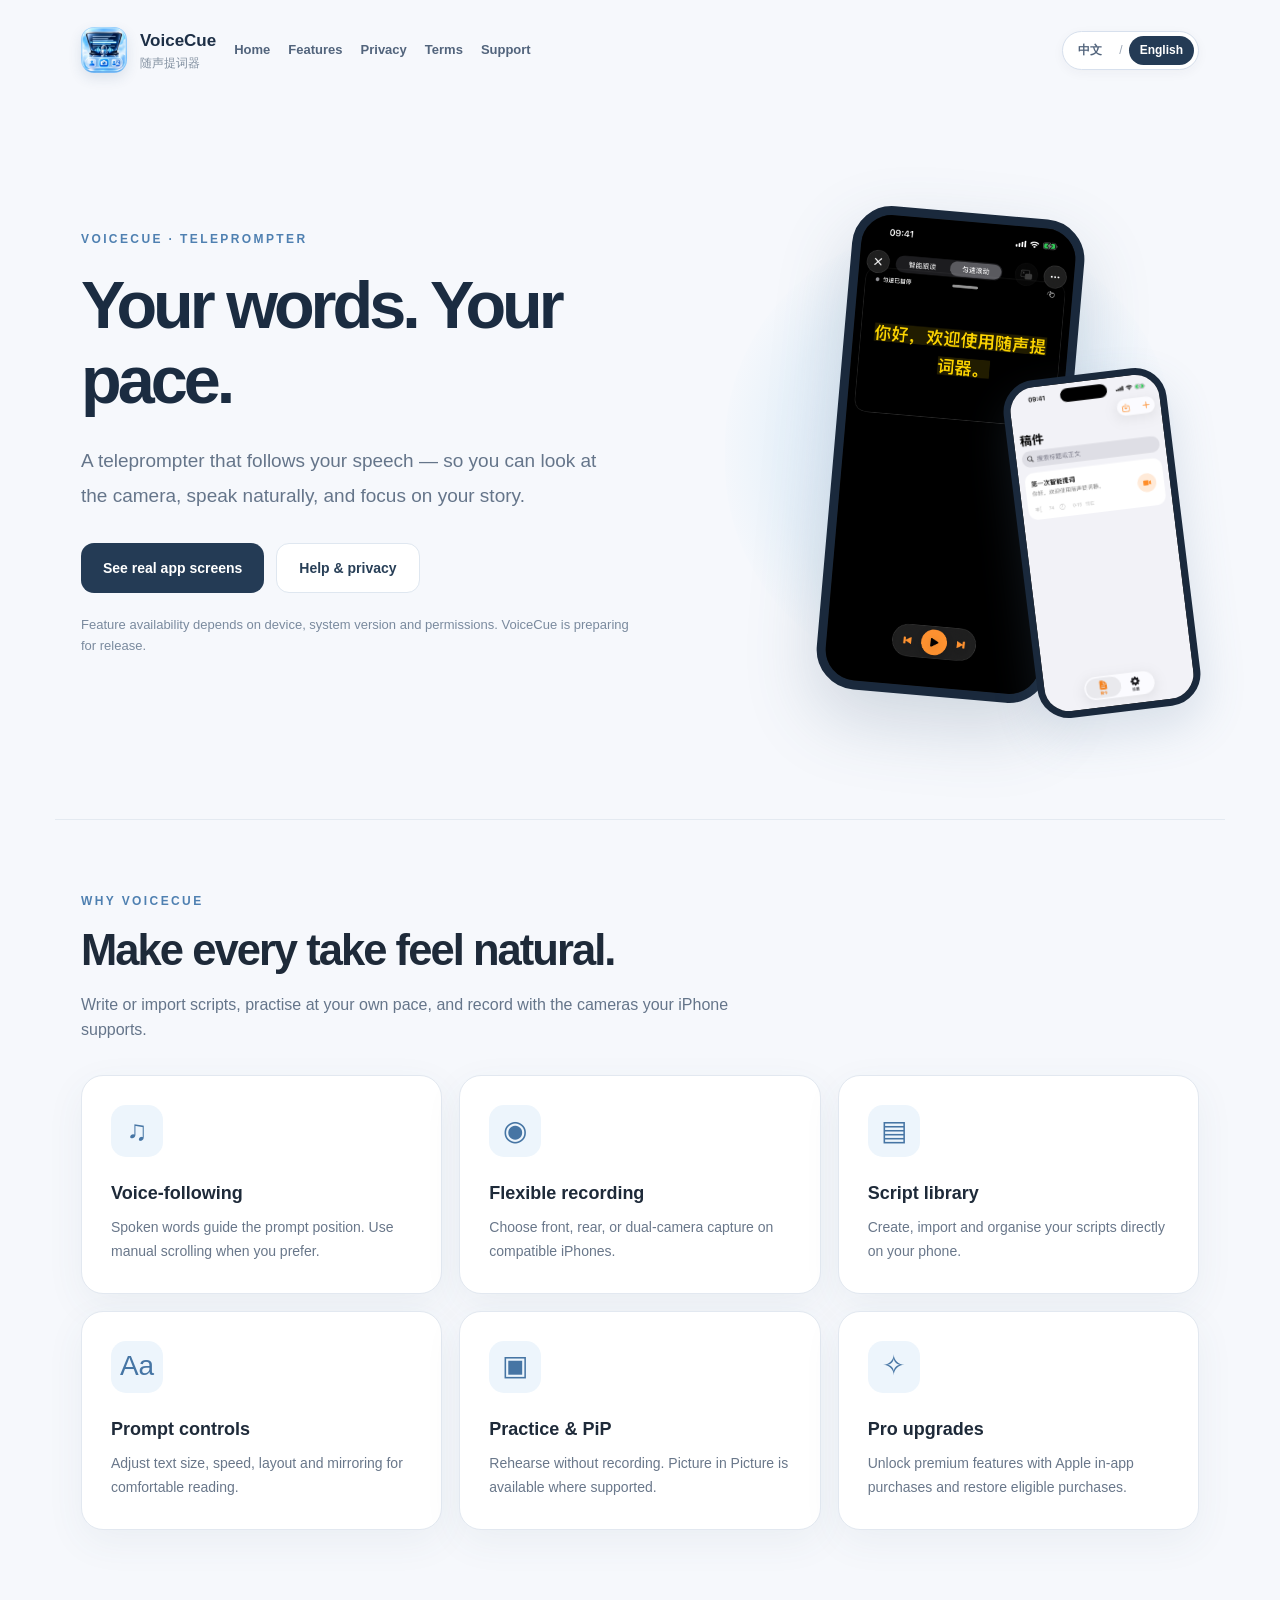
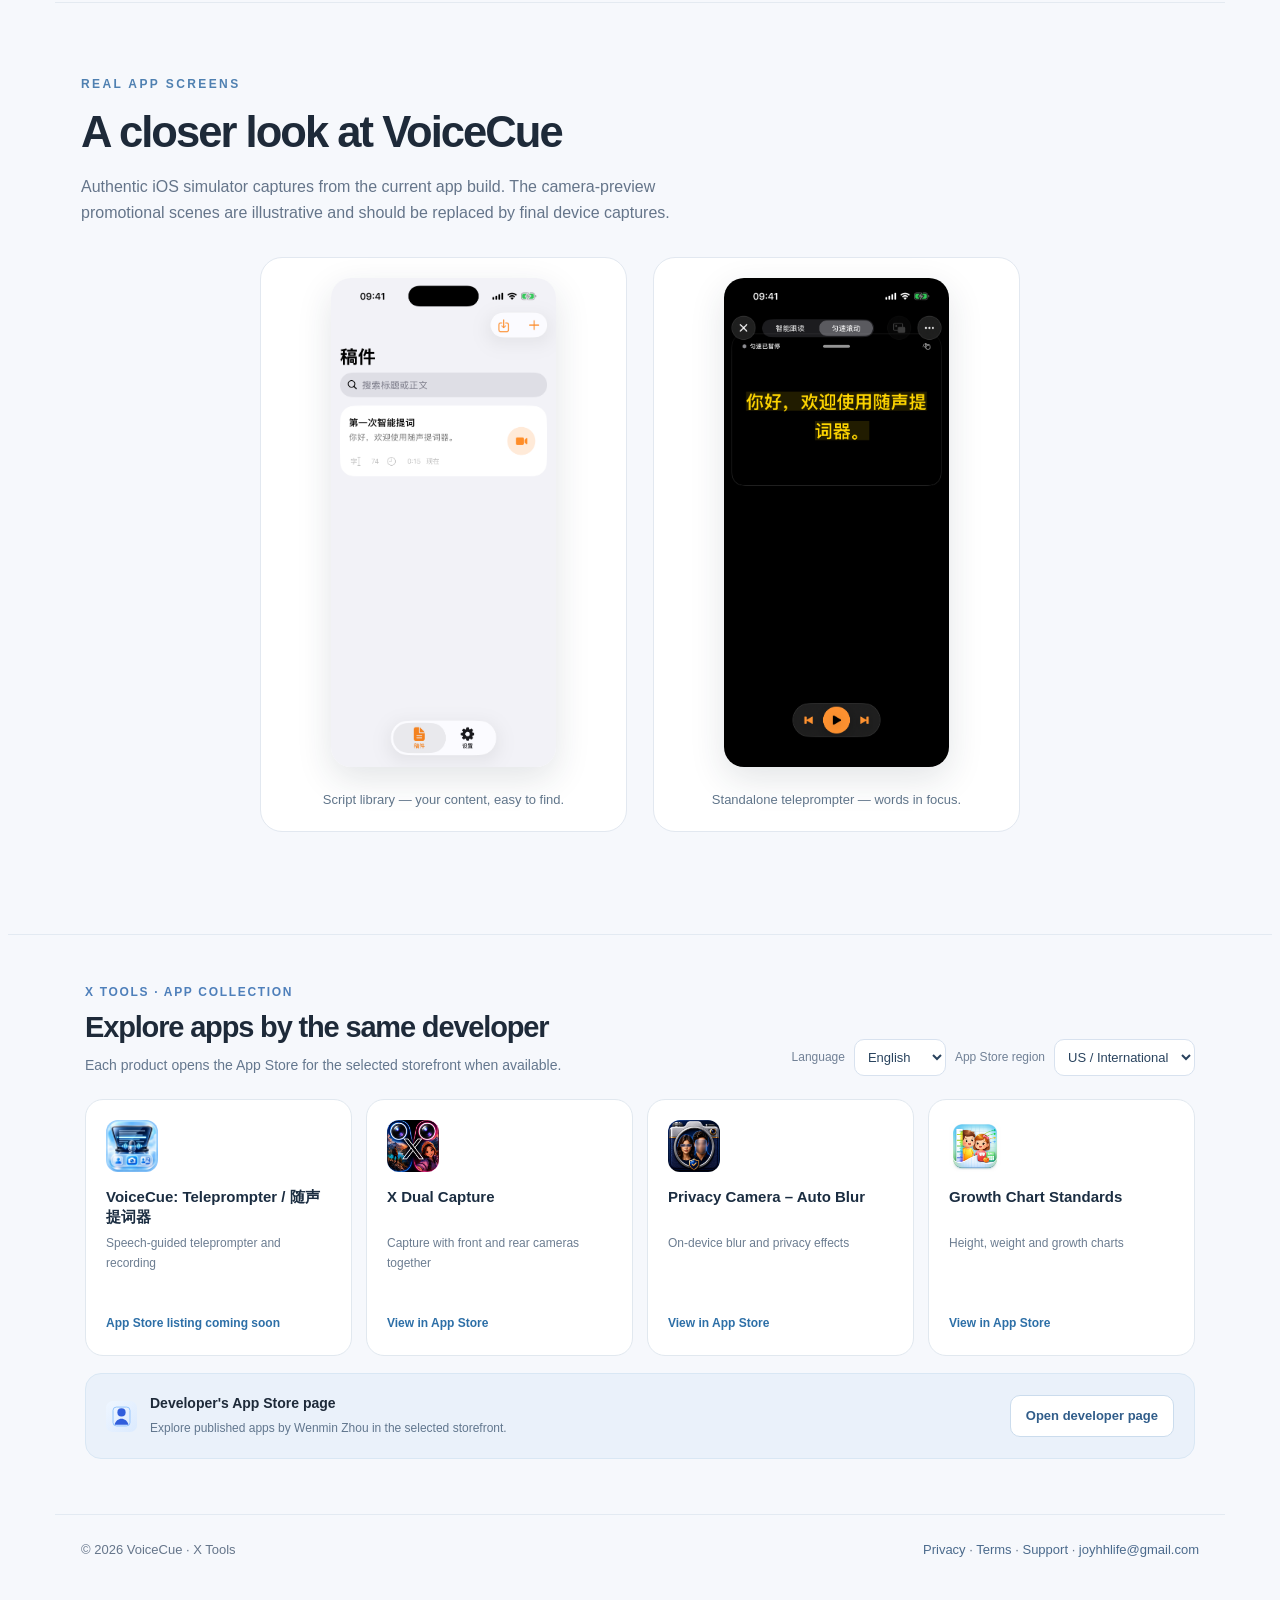
==== index.html @ fcaa7262 "Migrate VoiceCue bilingual website, assets and GitHub Pages deployment" ====
<!doctype html>
<html lang="en"><head><meta charset="utf-8"><meta name="viewport" content="width=device-width,initial-scale=1"><meta name="description" content="VoiceCue: Teleprompter. Speech-following scripts and flexible camera recording on iPhone."><meta name="theme-color" content="#f6f8fc"><meta property="og:title" content="VoiceCue — Your words. Your pace."><meta property="og:description" content="Speech-following teleprompter and recording for iPhone."><title>VoiceCue: Teleprompter · 随声提词器</title><link rel="icon" type="image/png" href="assets/icon.png"><link rel="stylesheet" href="vc-site.css"></head>
<body class="vc-main">
<header><nav class="vc-nav"><a class="vc-brand" href="./" data-vc-local><img src="assets/icon.png" alt="VoiceCue"><span>VoiceCue <small style="display:block;color:#8290a0;font-size:12px;font-weight:500">随声提词器</small></span></a><div class="vc-navlinks"><a href="./" data-vc-local data-vc="home">Home</a><a href="#features" data-vc="features">Features</a><a href="privacy.html" data-vc-local data-vc="privacy">Privacy</a><a href="terms.html" data-vc-local data-vc="terms">Terms</a><a href="support.html" data-vc-local data-vc="support">Support</a></div><div class="vc-top-lang" role="group" aria-label="Select website language"><a href="?lang=zh-Hans" data-vc-lang-link="zh-Hans" lang="zh-CN">中文</a><span aria-hidden="true">/</span><a href="?lang=en" data-vc-lang-link="en" lang="en">English</a></div></nav></header>
<main><section class="vc-hero"><div><div class="vc-kicker" data-vc="eyebrow">VOICECUE · TELEPROMPTER</div><h1 data-vc="hero">Your words. Your pace.</h1><p class="vc-desc" data-vc="lead">A teleprompter that follows your speech — so you can look at the camera, speak naturally, and focus on your story.</p><div class="vc-cta"><a class="vc-btn" href="#screens" data-vc="view">See real app screens</a><a class="vc-btn light" href="support.html" data-vc-local data-vc="supportCta">Help & privacy</a></div><p class="vc-note" data-vc="notice">Feature availability depends on device, system version and permissions. VoiceCue is preparing for release.</p></div><div class="vc-hero-visual" aria-label="VoiceCue UI"><div class="vc-phone"><img src="assets/screen-prompt.png" alt="VoiceCue teleprompter actual simulator screen"></div><div class="vc-phone vc-small-phone"><img src="assets/screen-library.png" alt="VoiceCue script library actual simulator screen"></div></div></section>
<section class="vc-section" id="features"><div class="vc-kicker">WHY VOICECUE</div><h2 data-vc="section">Make every take feel natural.</h2><p class="vc-intro" data-vc="sectionLead">Write or import scripts, practise at your own pace, and record with the cameras your iPhone supports.</p><div class="vc-features"><article class="vc-feature"><div class="vc-symbol">♫</div><h3 data-vc="f1">Voice-following</h3><p data-vc="f1d"></p></article><article class="vc-feature"><div class="vc-symbol">◉</div><h3 data-vc="f2">Flexible recording</h3><p data-vc="f2d"></p></article><article class="vc-feature"><div class="vc-symbol">▤</div><h3 data-vc="f3">Script library</h3><p data-vc="f3d"></p></article><article class="vc-feature"><div class="vc-symbol">Aa</div><h3 data-vc="f4">Prompt controls</h3><p data-vc="f4d"></p></article><article class="vc-feature"><div class="vc-symbol">▣</div><h3 data-vc="f5">Practice & PiP</h3><p data-vc="f5d"></p></article><article class="vc-feature"><div class="vc-symbol">✧</div><h3 data-vc="f6">Pro upgrades</h3><p data-vc="f6d"></p></article></div></section>
<section class="vc-section" id="screens"><div class="vc-kicker">REAL APP SCREENS</div><h2 data-vc="real">A closer look at VoiceCue</h2><p class="vc-intro" data-vc="realLead"></p><div class="vc-preview-grid"><figure><img src="assets/screen-library.png" alt="Script library screenshot"><figcaption data-vc="shot1"></figcaption></figure><figure><img src="assets/screen-prompt.png" alt="Voice teleprompter screen"><figcaption data-vc="shot2"></figcaption></figure></div></section></main>
<footer class="vc-bottom"><span data-vc="footer">© 2026 VoiceCue · X Tools</span><span><a href="privacy.html" data-vc-local data-vc="privacy">Privacy</a> · <a href="terms.html" data-vc-local data-vc="terms">Terms</a> · <a href="support.html" data-vc-local data-vc="support">Support</a> · <a href="mailto:joyhhlife@gmail.com">joyhhlife@gmail.com</a></span></footer><script src="vc-site.js"></script></body></html>
---- vc-site.css ----
:root{--vc-bg:#f6f8fc;--vc-ink:#1e2a39;--vc-muted:#65758a;--vc-line:#e2e9f2;--vc-blue:#4385cc;--vc-peach:#fbebe0}
.vc-main{font-family:-apple-system,BlinkMacSystemFont,"SF Pro Display","Helvetica Neue","PingFang SC",sans-serif;color:var(--vc-ink);background:var(--vc-bg);line-height:1.6}
.vc-main *,.vc-extras *{box-sizing:border-box}.vc-main a,.vc-extras a{text-decoration:none}
.vc-nav{max-width:1170px;margin:auto;padding:19px 26px;display:flex;align-items:center;justify-content:space-between;gap:18px}
.vc-nav .vc-brand{display:flex;align-items:center;gap:13px;font-size:17px;font-weight:750;color:#1d2f46}
.vc-brand img{width:46px;height:46px;border-radius:13px;object-fit:cover;box-shadow:0 5px 13px #29486c20}
.vc-navlinks{display:flex;flex-wrap:wrap;align-items:center;gap:18px}.vc-navlinks a{font-size:13px;color:#52647c;font-weight:600}.vc-navlinks a:hover{text-decoration:underline}
.vc-hero{max-width:1170px;margin:0 auto;padding:92px 26px 95px;display:grid;grid-template-columns:1.06fr .94fr;align-items:center;gap:60px}
.vc-kicker{font-size:12px;font-weight:800;letter-spacing:.2em;color:#4f80b1;text-transform:uppercase}
.vc-hero h1{font-size:clamp(43px,5.2vw,75px);letter-spacing:-.06em;line-height:1.13;margin:19px 0 26px;color:#1b2c41;font-weight:800}
.vc-hero .vc-desc{font-size:19px;line-height:1.8;color:#65758a;max-width:540px}
.vc-cta{display:flex;gap:12px;margin-top:30px;flex-wrap:wrap}.vc-btn{display:inline-flex;padding:13px 22px;border-radius:13px;font-size:14px;font-weight:700;background:#243b55;color:white!important;align-items:center}.vc-btn.light{background:white;color:#283f57!important;border:1px solid #dfe7f0}
.vc-hero-visual{position:relative;display:flex;align-items:center;justify-content:center;min-height:540px}
.vc-hero-visual:before{content:"";position:absolute;width:450px;height:450px;max-width:100%;border-radius:48%;background:radial-gradient(circle,#dbeafb 0%,#e9f2fa 54%,transparent 74%)}
.vc-phone{position:relative;border:9px solid #1a293c;border-radius:40px;width:233px;overflow:hidden;background:#111;box-shadow:0 28px 70px #3f5b7737;transform:rotate(5deg)}
.vc-phone img{display:block;width:100%;height:auto}
.vc-small-phone{position:absolute;right:3%;bottom:2%;width:164px;border-width:7px;border-radius:32px;transform:rotate(-7deg);box-shadow:0 20px 45px #5b789a30}
.vc-section{max-width:1170px;margin:auto;padding:72px 26px;border-top:1px solid #e4eaf1}
.vc-section h2{font-size:clamp(29px,3.4vw,46px);letter-spacing:-.045em;line-height:1.2;margin:12px 0 16px}
.vc-section .vc-intro{font-size:16px;color:#65758a;max-width:650px;margin:0 0 32px}
.vc-features{display:grid;grid-template-columns:repeat(3,1fr);gap:17px}
.vc-feature{background:white;border:1px solid #e2e8f0;padding:29px;border-radius:22px;box-shadow:0 12px 38px #435c7410}
.vc-feature .vc-symbol{font-size:28px;display:grid;place-items:center;width:52px;height:52px;border-radius:15px;background:#edf5fc;color:#4675a4}
.vc-feature h3{font-size:18px;margin:22px 0 7px}.vc-feature p{font-size:14px;line-height:1.75;color:#69778a;margin:0}
.vc-preview-grid{display:grid;grid-template-columns:repeat(2,1fr);gap:26px;max-width:760px;margin:30px auto}
.vc-preview-grid figure{margin:0;background:white;border:1px solid #e2e8f0;border-radius:22px;padding:20px;text-align:center}
.vc-preview-grid img{width:min(100%,225px);border-radius:20px;box-shadow:0 12px 35px #1d2d4020}
.vc-preview-grid figcaption{color:#60758a;font-size:13px;margin:15px auto 0;max-width:260px}
.vc-note{font-size:13px;color:#7a8a9e;margin:22px 0}
.vc-bottom{max-width:1170px;margin:auto;padding:25px 26px 48px;border-top:1px solid #e3eaf2;display:flex;justify-content:space-between;align-items:center;gap:20px;flex-wrap:wrap;color:#65758a;font-size:13px}
.vc-bottom a{color:#4b6a8c}
.vc-extras{background:#f6f8fc;color:#1e2a39;border-top:1px solid #e3eaf2;font-family:-apple-system,BlinkMacSystemFont,"Helvetica Neue","PingFang SC",sans-serif;padding:48px 20px 55px}
.vc-extras-inner{max-width:1110px;margin:auto}
.vc-extras-head{display:flex;align-items:flex-end;justify-content:space-between;gap:18px;flex-wrap:wrap;margin-bottom:23px}
.vc-extras-eyebrow{font-size:12px;font-weight:750;letter-spacing:.14em;color:#4e7fba;text-transform:uppercase}
.vc-extras-title{font-size:29px;letter-spacing:-.04em;line-height:1.3;margin:7px 0}.vc-extras-sub{font-size:14px;color:#64778e;margin:0}
.vc-settings{display:flex;align-items:center;gap:9px;flex-wrap:wrap}
.vc-settings label{font-size:12px;color:#718196}.vc-settings select{border:1px solid #d8e2ef;border-radius:10px;background:white;color:#29435e;padding:9px;font-size:13px;min-height:36px}
.vc-apps{display:grid;grid-template-columns:repeat(4,minmax(0,1fr));gap:14px}
.vc-app{background:white;border:1px solid #e1e8ef;border-radius:18px;padding:20px;min-width:0}
.vc-app img{display:block;width:52px!important;height:52px!important;min-width:52px!important;max-width:52px!important;border-radius:12px!important;object-fit:cover!important}
.vc-app h3{font-size:15px;line-height:1.35;color:#1b2d41;margin:15px 0 7px;min-height:40px}
.vc-app p{font-size:12px;line-height:1.65;color:#6c7d91;margin:0 0 12px;min-height:63px}
.vc-app a{font-size:12px;display:inline-block;color:#2d6fa7!important;font-weight:700}
.vc-developer{display:flex;gap:13px;align-items:center;flex-wrap:wrap;padding:18px 20px;margin-top:17px;background:#eaf1fa;border:1px solid #d9e7f4;border-radius:16px}
.vc-developer img{width:31px!important;height:31px!important}.vc-developer .vc-devcopy{flex:1;min-width:220px}
.vc-developer strong{display:block;font-size:14px}.vc-developer small{color:#62778e;font-size:12px}
.vc-developer a{display:inline-block;background:white;border:1px solid #cbdced;padding:10px 15px;border-radius:10px;font-size:13px;color:#315d8a!important;font-weight:700}
body:not(.vc-main) .logo img{width:100%;height:100%;display:block;border-radius:10px;object-fit:cover}
@media(max-width:920px){.vc-hero{gap:24px}.vc-apps{grid-template-columns:repeat(2,1fr)}.vc-hero-visual{min-height:450px}.vc-features{grid-template-columns:repeat(2,1fr)}}
@media(max-width:660px){.vc-nav{padding:15px 19px}.vc-navlinks{gap:10px}.vc-navlinks a{font-size:12px}.vc-hero{display:block;padding:49px 21px 72px}.vc-hero-visual{margin-top:35px}.vc-phone{width:210px}.vc-small-phone{width:140px;right:8%}.vc-section{padding:52px 21px}.vc-features{grid-template-columns:1fr}.vc-apps{grid-template-columns:1fr 1fr}.vc-app{padding:15px}.vc-app p{min-height:80px}.vc-extras-title{font-size:25px}.vc-preview-grid{gap:12px}.vc-preview-grid figure{padding:10px}}

/* Always-visible Chinese/English selection in the header */
.vc-nav{flex-wrap:wrap}
.vc-top-lang{display:flex;align-items:center;gap:6px;margin-left:auto;white-space:nowrap;padding:4px;border:1px solid #d7e0ed;border-radius:999px;background:#fff;box-shadow:0 3px 12px #23344d0b}
.vc-top-lang a{font-size:12px;font-weight:700;color:#52647c;padding:5px 11px;border-radius:999px;text-decoration:none;transition:background .15s ease,color .15s ease}
.vc-top-lang a:hover{background:#f2f5fa}
.vc-top-lang a.is-active{background:#243b55;color:#fff}
.vc-top-lang span{color:#9ca7b6;font-size:12px}
@media(max-width:920px){.vc-navlinks{order:3;width:100%;gap:14px;justify-content:flex-start}.vc-nav{row-gap:12px}.vc-top-lang{order:2}}
@media(max-width:440px){.vc-brand img{width:40px;height:40px}.vc-nav{padding:14px 18px}.vc-navlinks{gap:11px}.vc-navlinks a{font-size:12px}.vc-top-lang a{padding:5px 8px}}
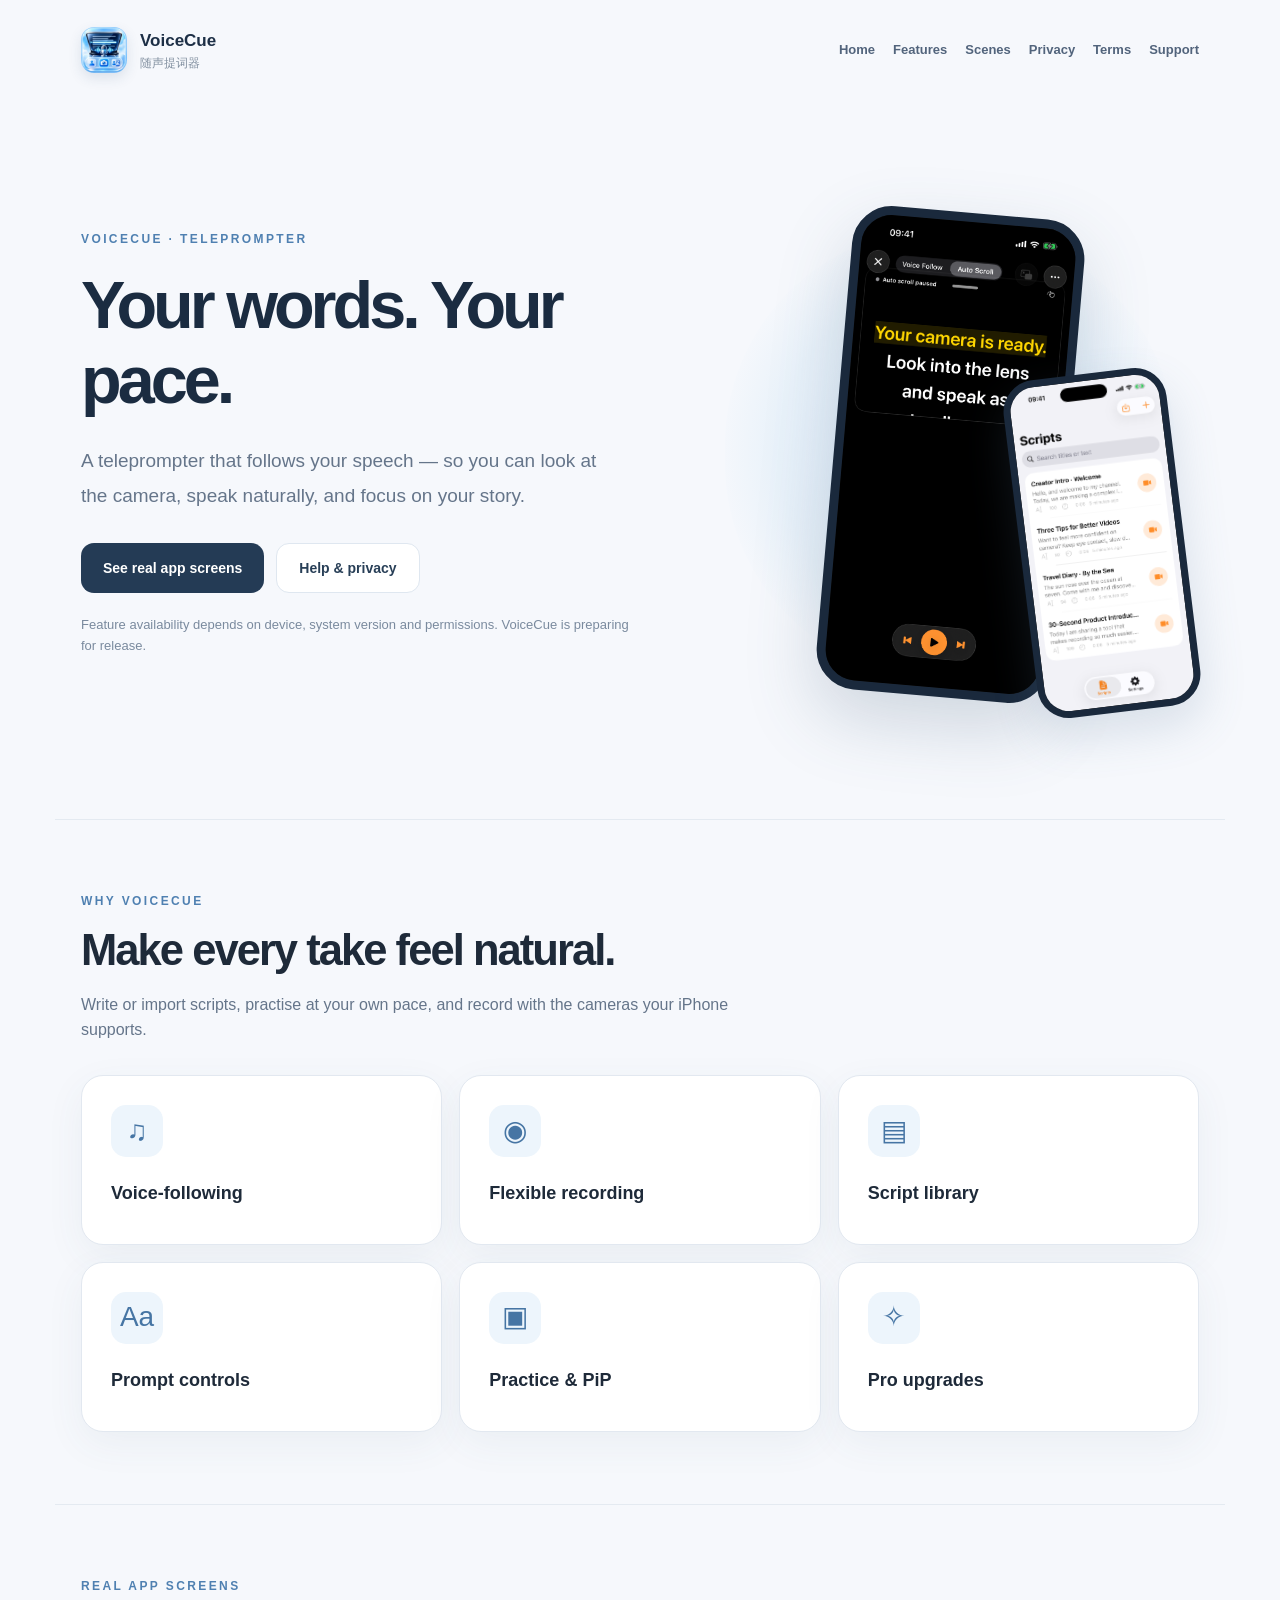
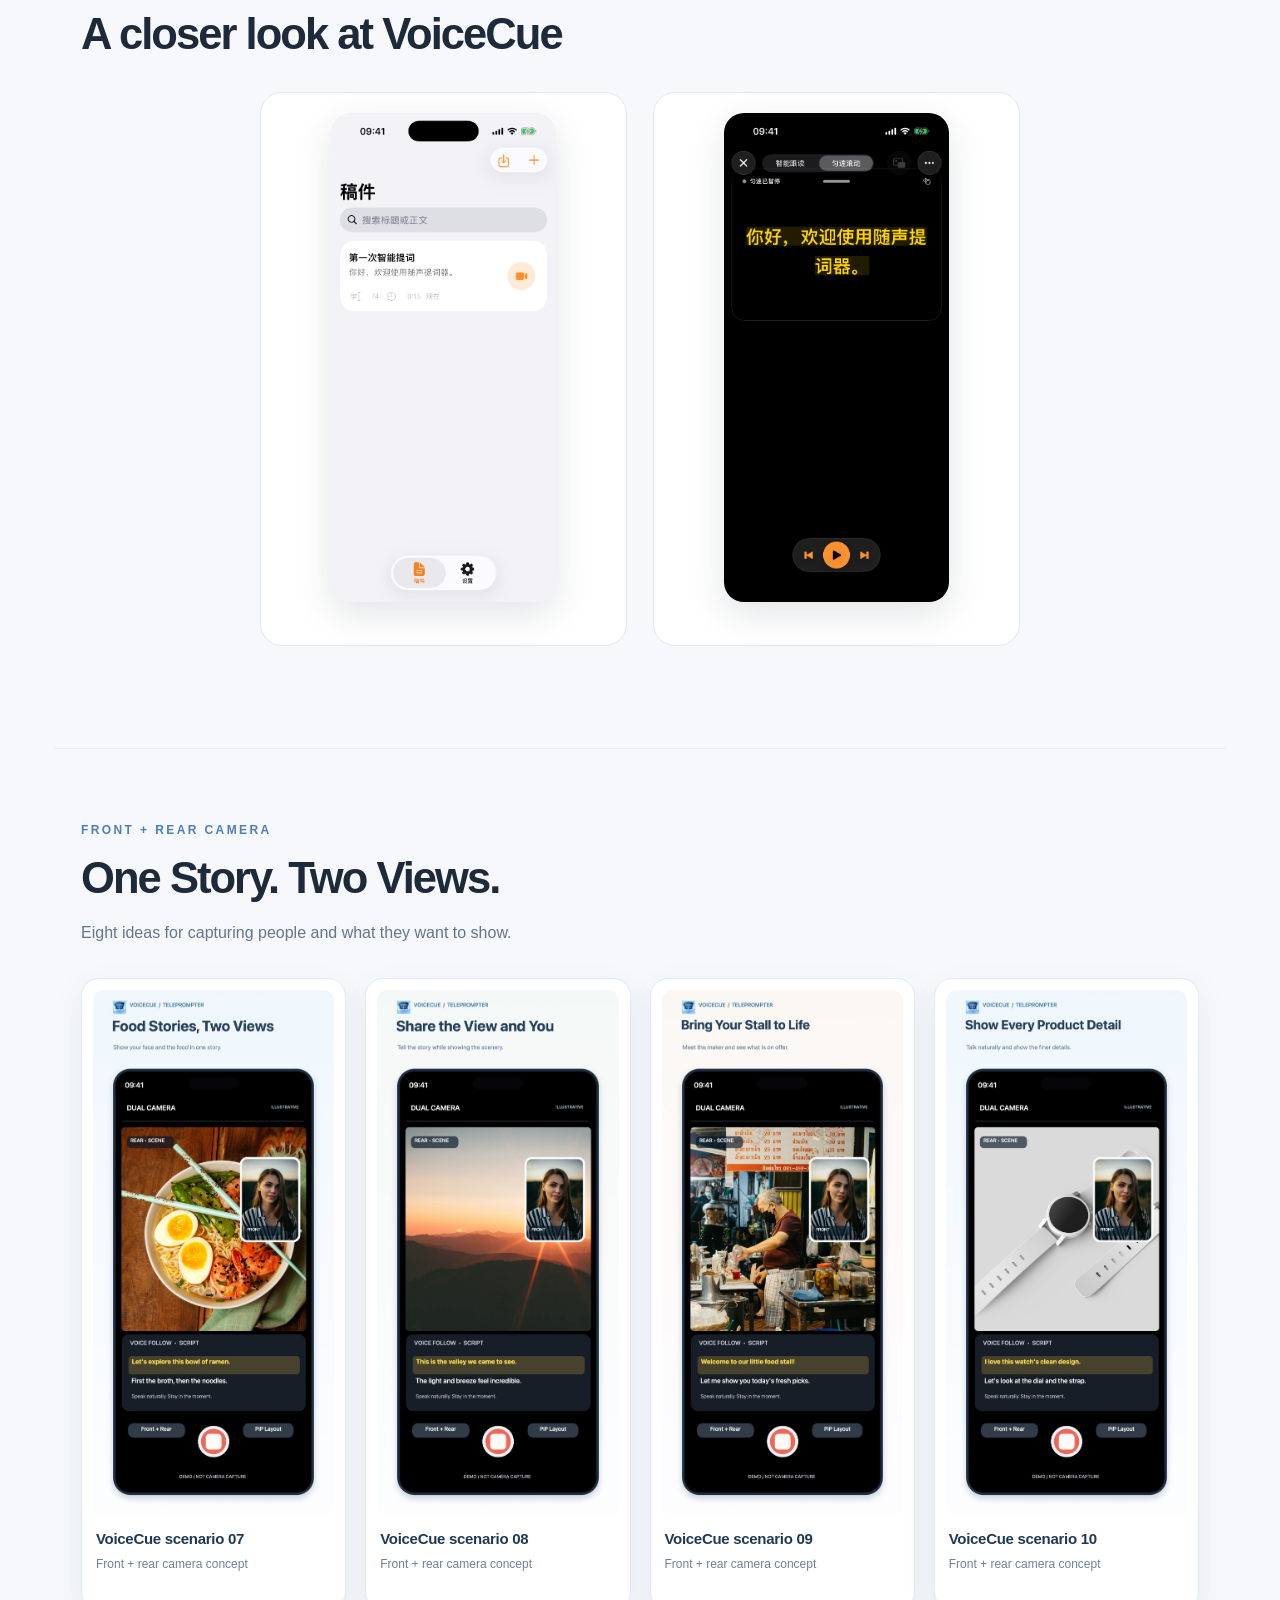
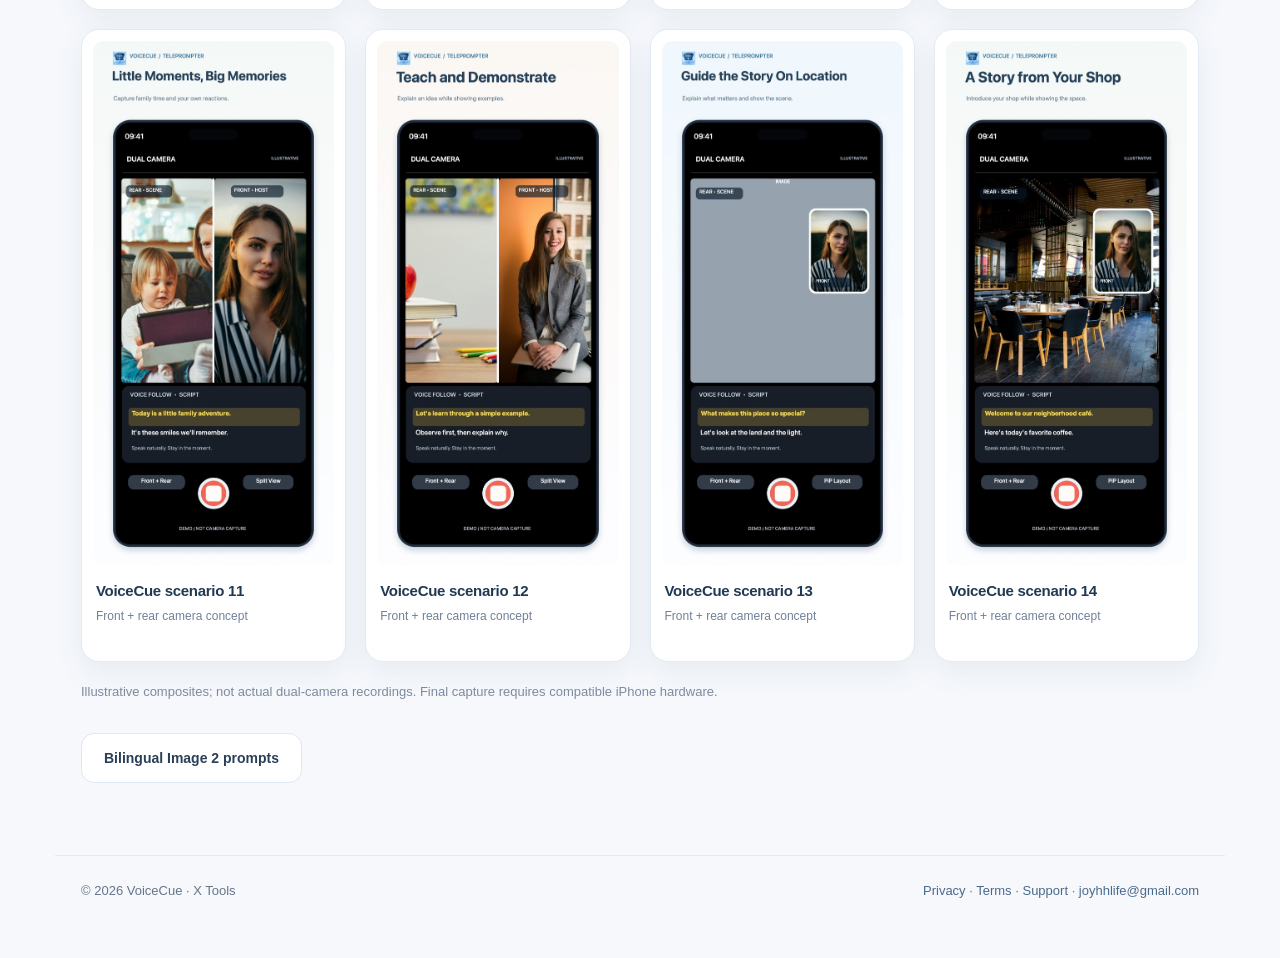
==== commit 01a67b3e: "Add eight bilingual dual-camera marketing scenarios and Image 2 prompts" ====
--- a/index.html
+++ b/index.html
@@ -1,8 +1,15 @@
 <!doctype html>
 <html lang="en"><head><meta charset="utf-8"><meta name="viewport" content="width=device-width,initial-scale=1"><meta name="description" content="VoiceCue: Teleprompter. Speech-following scripts and flexible camera recording on iPhone."><meta name="theme-color" content="#f6f8fc"><meta property="og:title" content="VoiceCue — Your words. Your pace."><meta property="og:description" content="Speech-following teleprompter and recording for iPhone."><title>VoiceCue: Teleprompter · 随声提词器</title><link rel="icon" type="image/png" href="assets/icon.png"><link rel="stylesheet" href="vc-site.css"></head>
 <body class="vc-main">
-<header><nav class="vc-nav"><a class="vc-brand" href="./" data-vc-local><img src="assets/icon.png" alt="VoiceCue"><span>VoiceCue <small style="display:block;color:#8290a0;font-size:12px;font-weight:500">随声提词器</small></span></a><div class="vc-navlinks"><a href="./" data-vc-local data-vc="home">Home</a><a href="#features" data-vc="features">Features</a><a href="privacy.html" data-vc-local data-vc="privacy">Privacy</a><a href="terms.html" data-vc-local data-vc="terms">Terms</a><a href="support.html" data-vc-local data-vc="support">Support</a></div><div class="vc-top-lang" role="group" aria-label="Select website language"><a href="?lang=zh-Hans" data-vc-lang-link="zh-Hans" lang="zh-CN">中文</a><span aria-hidden="true">/</span><a href="?lang=en" data-vc-lang-link="en" lang="en">English</a></div></nav></header>
-<main><section class="vc-hero"><div><div class="vc-kicker" data-vc="eyebrow">VOICECUE · TELEPROMPTER</div><h1 data-vc="hero">Your words. Your pace.</h1><p class="vc-desc" data-vc="lead">A teleprompter that follows your speech — so you can look at the camera, speak naturally, and focus on your story.</p><div class="vc-cta"><a class="vc-btn" href="#screens" data-vc="view">See real app screens</a><a class="vc-btn light" href="support.html" data-vc-local data-vc="supportCta">Help & privacy</a></div><p class="vc-note" data-vc="notice">Feature availability depends on device, system version and permissions. VoiceCue is preparing for release.</p></div><div class="vc-hero-visual" aria-label="VoiceCue UI"><div class="vc-phone"><img src="assets/screen-prompt.png" alt="VoiceCue teleprompter actual simulator screen"></div><div class="vc-phone vc-small-phone"><img src="assets/screen-library.png" alt="VoiceCue script library actual simulator screen"></div></div></section>
+<header><nav class="vc-nav"><a class="vc-brand" href="./" data-vc-local><img src="assets/icon.png" alt="VoiceCue"><span>VoiceCue <small style="display:block;color:#8290a0;font-size:12px;font-weight:500">随声提词器</small></span></a><div class="vc-navlinks"><a href="./" data-vc-local data-vc="home">Home</a><a href="#features" data-vc="features">Features</a><a href="#scenarios" data-vc="scenes">Scenes</a><a href="privacy.html" data-vc-local data-vc="privacy">Privacy</a><a href="terms.html" data-vc-local data-vc="terms">Terms</a><a href="support.html" data-vc-local data-vc="support">Support</a></div></nav></header>
+<main><section class="vc-hero"><div><div class="vc-kicker" data-vc="eyebrow">VOICECUE · TELEPROMPTER</div><h1 data-vc="hero">Your words. Your pace.</h1><p class="vc-desc" data-vc="lead">A teleprompter that follows your speech — so you can look at the camera, speak naturally, and focus on your story.</p><div class="vc-cta"><a class="vc-btn" href="#screens" data-vc="view">See real app screens</a><a class="vc-btn light" href="support.html" data-vc-local data-vc="supportCta">Help & privacy</a></div><p class="vc-note" data-vc="notice">Feature availability depends on device, system version and permissions. VoiceCue is preparing for release.</p></div><div class="vc-hero-visual" aria-label="VoiceCue UI"><div class="vc-phone"><img src="assets/screen-prompt-en.png" alt="VoiceCue teleprompter actual simulator screen"></div><div class="vc-phone vc-small-phone"><img src="assets/screen-library-en.png" alt="VoiceCue script library actual simulator screen"></div></div></section>
 <section class="vc-section" id="features"><div class="vc-kicker">WHY VOICECUE</div><h2 data-vc="section">Make every take feel natural.</h2><p class="vc-intro" data-vc="sectionLead">Write or import scripts, practise at your own pace, and record with the cameras your iPhone supports.</p><div class="vc-features"><article class="vc-feature"><div class="vc-symbol">♫</div><h3 data-vc="f1">Voice-following</h3><p data-vc="f1d"></p></article><article class="vc-feature"><div class="vc-symbol">◉</div><h3 data-vc="f2">Flexible recording</h3><p data-vc="f2d"></p></article><article class="vc-feature"><div class="vc-symbol">▤</div><h3 data-vc="f3">Script library</h3><p data-vc="f3d"></p></article><article class="vc-feature"><div class="vc-symbol">Aa</div><h3 data-vc="f4">Prompt controls</h3><p data-vc="f4d"></p></article><article class="vc-feature"><div class="vc-symbol">▣</div><h3 data-vc="f5">Practice & PiP</h3><p data-vc="f5d"></p></article><article class="vc-feature"><div class="vc-symbol">✧</div><h3 data-vc="f6">Pro upgrades</h3><p data-vc="f6d"></p></article></div></section>
-<section class="vc-section" id="screens"><div class="vc-kicker">REAL APP SCREENS</div><h2 data-vc="real">A closer look at VoiceCue</h2><p class="vc-intro" data-vc="realLead"></p><div class="vc-preview-grid"><figure><img src="assets/screen-library.png" alt="Script library screenshot"><figcaption data-vc="shot1"></figcaption></figure><figure><img src="assets/screen-prompt.png" alt="Voice teleprompter screen"><figcaption data-vc="shot2"></figcaption></figure></div></section></main>
+<section class="vc-section" id="screens"><div class="vc-kicker">REAL APP SCREENS</div><h2 data-vc="real">A closer look at VoiceCue</h2><p class="vc-intro" data-vc="realLead"></p><div class="vc-preview-grid"><figure><img src="assets/screen-library.png" alt="Script library screenshot"><figcaption data-vc="shot1"></figcaption></figure><figure><img src="assets/screen-prompt.png" alt="Voice teleprompter screen"><figcaption data-vc="shot2"></figcaption></figure></div></section><section class="vc-section" id="scenarios"><div class="vc-kicker">FRONT + REAR CAMERA</div><h2 data-vc="scenesTitle">One Story. Two Views.</h2><p class="vc-intro" data-vc="scenesLead">Eight ideas for capturing people and what they want to show.</p><div class="vc-scenario-grid"><article class="vc-scenario-card" data-scene-id="07"><a href="assets/scenarios/scene-07-en.jpg" target="_blank" rel="noopener noreferrer"><img loading="lazy" decoding="async" src="assets/scenarios/scene-07-en.jpg" alt="VoiceCue dual camera illustrative scene 07"></a><h3>VoiceCue scenario 07</h3><p>Front + rear camera concept</p></article>
+<article class="vc-scenario-card" data-scene-id="08"><a href="assets/scenarios/scene-08-en.jpg" target="_blank" rel="noopener noreferrer"><img loading="lazy" decoding="async" src="assets/scenarios/scene-08-en.jpg" alt="VoiceCue dual camera illustrative scene 08"></a><h3>VoiceCue scenario 08</h3><p>Front + rear camera concept</p></article>
+<article class="vc-scenario-card" data-scene-id="09"><a href="assets/scenarios/scene-09-en.jpg" target="_blank" rel="noopener noreferrer"><img loading="lazy" decoding="async" src="assets/scenarios/scene-09-en.jpg" alt="VoiceCue dual camera illustrative scene 09"></a><h3>VoiceCue scenario 09</h3><p>Front + rear camera concept</p></article>
+<article class="vc-scenario-card" data-scene-id="10"><a href="assets/scenarios/scene-10-en.jpg" target="_blank" rel="noopener noreferrer"><img loading="lazy" decoding="async" src="assets/scenarios/scene-10-en.jpg" alt="VoiceCue dual camera illustrative scene 10"></a><h3>VoiceCue scenario 10</h3><p>Front + rear camera concept</p></article>
+<article class="vc-scenario-card" data-scene-id="11"><a href="assets/scenarios/scene-11-en.jpg" target="_blank" rel="noopener noreferrer"><img loading="lazy" decoding="async" src="assets/scenarios/scene-11-en.jpg" alt="VoiceCue dual camera illustrative scene 11"></a><h3>VoiceCue scenario 11</h3><p>Front + rear camera concept</p></article>
+<article class="vc-scenario-card" data-scene-id="12"><a href="assets/scenarios/scene-12-en.jpg" target="_blank" rel="noopener noreferrer"><img loading="lazy" decoding="async" src="assets/scenarios/scene-12-en.jpg" alt="VoiceCue dual camera illustrative scene 12"></a><h3>VoiceCue scenario 12</h3><p>Front + rear camera concept</p></article>
+<article class="vc-scenario-card" data-scene-id="13"><a href="assets/scenarios/scene-13-en.jpg" target="_blank" rel="noopener noreferrer"><img loading="lazy" decoding="async" src="assets/scenarios/scene-13-en.jpg" alt="VoiceCue dual camera illustrative scene 13"></a><h3>VoiceCue scenario 13</h3><p>Front + rear camera concept</p></article>
+<article class="vc-scenario-card" data-scene-id="14"><a href="assets/scenarios/scene-14-en.jpg" target="_blank" rel="noopener noreferrer"><img loading="lazy" decoding="async" src="assets/scenarios/scene-14-en.jpg" alt="VoiceCue dual camera illustrative scene 14"></a><h3>VoiceCue scenario 14</h3><p>Front + rear camera concept</p></article></div><p class="vc-scenario-note" data-vc="scenesNote">Illustrative composites; not actual dual-camera recordings. Final capture requires compatible iPhone hardware.</p><div class="vc-cta"><a class="vc-btn light" href="marketing/VoiceCue_Image2_DualCamera_8_Scenarios_Bilingual.md" data-vc="scenesDownload">Bilingual Image 2 prompts</a></div></section></main>
 <footer class="vc-bottom"><span data-vc="footer">© 2026 VoiceCue · X Tools</span><span><a href="privacy.html" data-vc-local data-vc="privacy">Privacy</a> · <a href="terms.html" data-vc-local data-vc="terms">Terms</a> · <a href="support.html" data-vc-local data-vc="support">Support</a> · <a href="mailto:joyhhlife@gmail.com">joyhhlife@gmail.com</a></span></footer><script src="vc-site.js"></script></body></html>
--- a/vc-site.css
+++ b/vc-site.css
@@ -51,12 +51,21 @@
 @media(max-width:920px){.vc-hero{gap:24px}.vc-apps{grid-template-columns:repeat(2,1fr)}.vc-hero-visual{min-height:450px}.vc-features{grid-template-columns:repeat(2,1fr)}}
 @media(max-width:660px){.vc-nav{padding:15px 19px}.vc-navlinks{gap:10px}.vc-navlinks a{font-size:12px}.vc-hero{display:block;padding:49px 21px 72px}.vc-hero-visual{margin-top:35px}.vc-phone{width:210px}.vc-small-phone{width:140px;right:8%}.vc-section{padding:52px 21px}.vc-features{grid-template-columns:1fr}.vc-apps{grid-template-columns:1fr 1fr}.vc-app{padding:15px}.vc-app p{min-height:80px}.vc-extras-title{font-size:25px}.vc-preview-grid{gap:12px}.vc-preview-grid figure{padding:10px}}
 
-/* Always-visible Chinese/English selection in the header */
-.vc-nav{flex-wrap:wrap}
-.vc-top-lang{display:flex;align-items:center;gap:6px;margin-left:auto;white-space:nowrap;padding:4px;border:1px solid #d7e0ed;border-radius:999px;background:#fff;box-shadow:0 3px 12px #23344d0b}
-.vc-top-lang a{font-size:12px;font-weight:700;color:#52647c;padding:5px 11px;border-radius:999px;text-decoration:none;transition:background .15s ease,color .15s ease}
-.vc-top-lang a:hover{background:#f2f5fa}
-.vc-top-lang a.is-active{background:#243b55;color:#fff}
-.vc-top-lang span{color:#9ca7b6;font-size:12px}
-@media(max-width:920px){.vc-navlinks{order:3;width:100%;gap:14px;justify-content:flex-start}.vc-nav{row-gap:12px}.vc-top-lang{order:2}}
-@media(max-width:440px){.vc-brand img{width:40px;height:40px}.vc-nav{padding:14px 18px}.vc-navlinks{gap:11px}.vc-navlinks a{font-size:12px}.vc-top-lang a{padding:5px 8px}}
+/* VoiceCue standalone site — visible header language selector */
+.vc-top-lang{flex-shrink:0;margin-left:8px}
+.vc-top-lang select{appearance:auto;border:1px solid #dbe5f1;color:#3e658b;border-radius:12px;background:#fff;padding:8px 10px;font:600 13px -apple-system,BlinkMacSystemFont,"PingFang SC",sans-serif;cursor:pointer;max-width:120px}
+nav .vc-top-lang{display:flex;align-items:center}
+@media(max-width:650px){.vc-top-lang{margin-left:auto}.vc-top-lang select{padding:8px 5px;font-size:12px}.vc-navlinks{gap:7px}.vc-navlinks a{font-size:11px}}
+
+/* Camera scene concept gallery */
+.vc-scenario-grid{display:grid;grid-template-columns:repeat(4,minmax(0,1fr));gap:19px;margin-top:31px}
+.vc-scenario-card{min-width:0;background:#fff;border:1px solid #e4eaf2;border-radius:18px;overflow:hidden;box-shadow:0 10px 30px #2f567014}
+.vc-scenario-card>a{display:block;padding:11px 11px 0}
+.vc-scenario-card img{display:block;width:100%;height:auto;aspect-ratio:1206/2622;object-fit:cover;border-radius:11px;background:#eff4f8}
+.vc-scenario-card h3{font-size:15px;font-weight:740;letter-spacing:-.02em;margin:13px 14px 4px;color:#203952}
+.vc-scenario-card p{font-size:12px;color:#708098;line-height:1.55;margin:0 14px 18px;min-height:36px}
+.vc-scenario-note{font-size:13px;color:#7c8ba0;margin-top:20px}
+@media(max-width:850px){.vc-scenario-grid{grid-template-columns:repeat(2,minmax(0,1fr))}}
+@media(max-width:480px){.vc-scenario-grid{gap:11px}.vc-scenario-card>a{padding:7px 7px 0}.vc-scenario-card h3{font-size:13px;margin:10px 9px 4px}.vc-scenario-card p{margin:0 9px 12px;font-size:11px}}
+
+[executed on device: appdeMacBook-Pro.local (3f1cdc64-d0be-444e-8f96-f7bf42a009a4)]
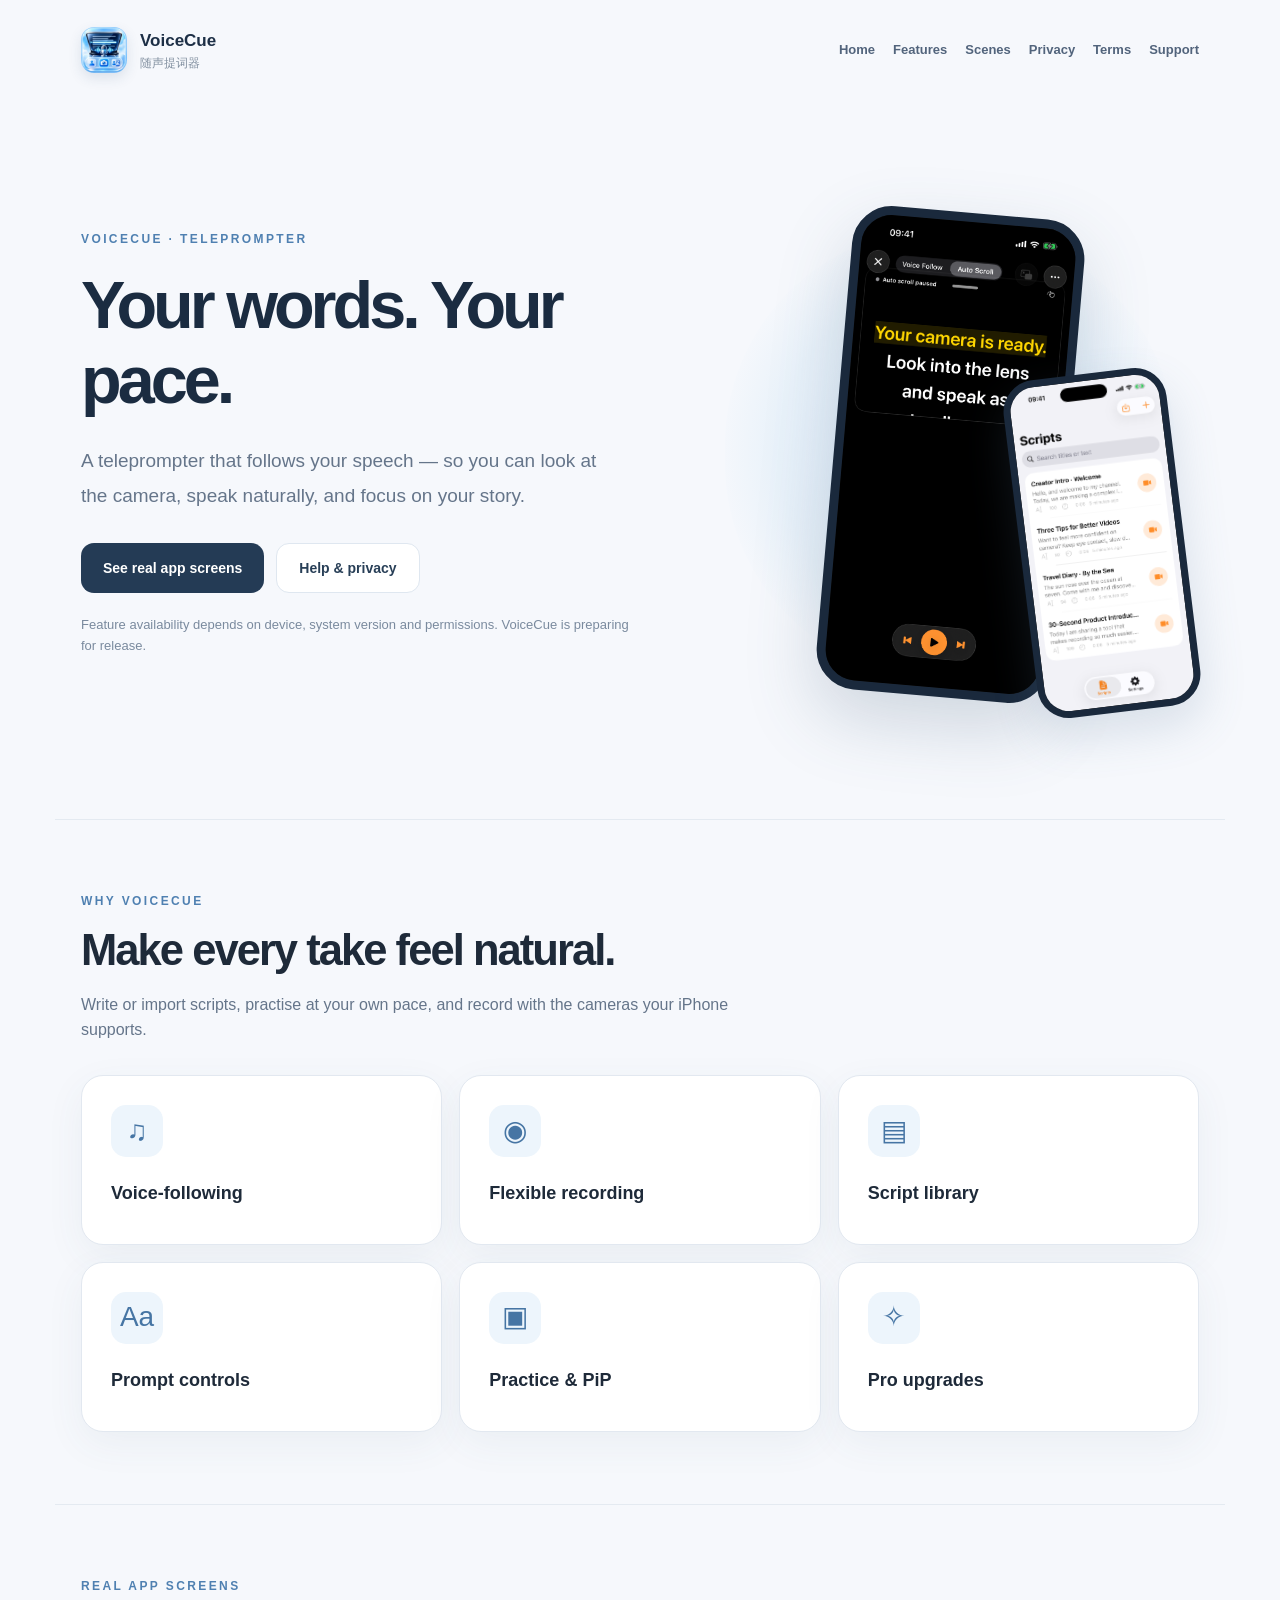
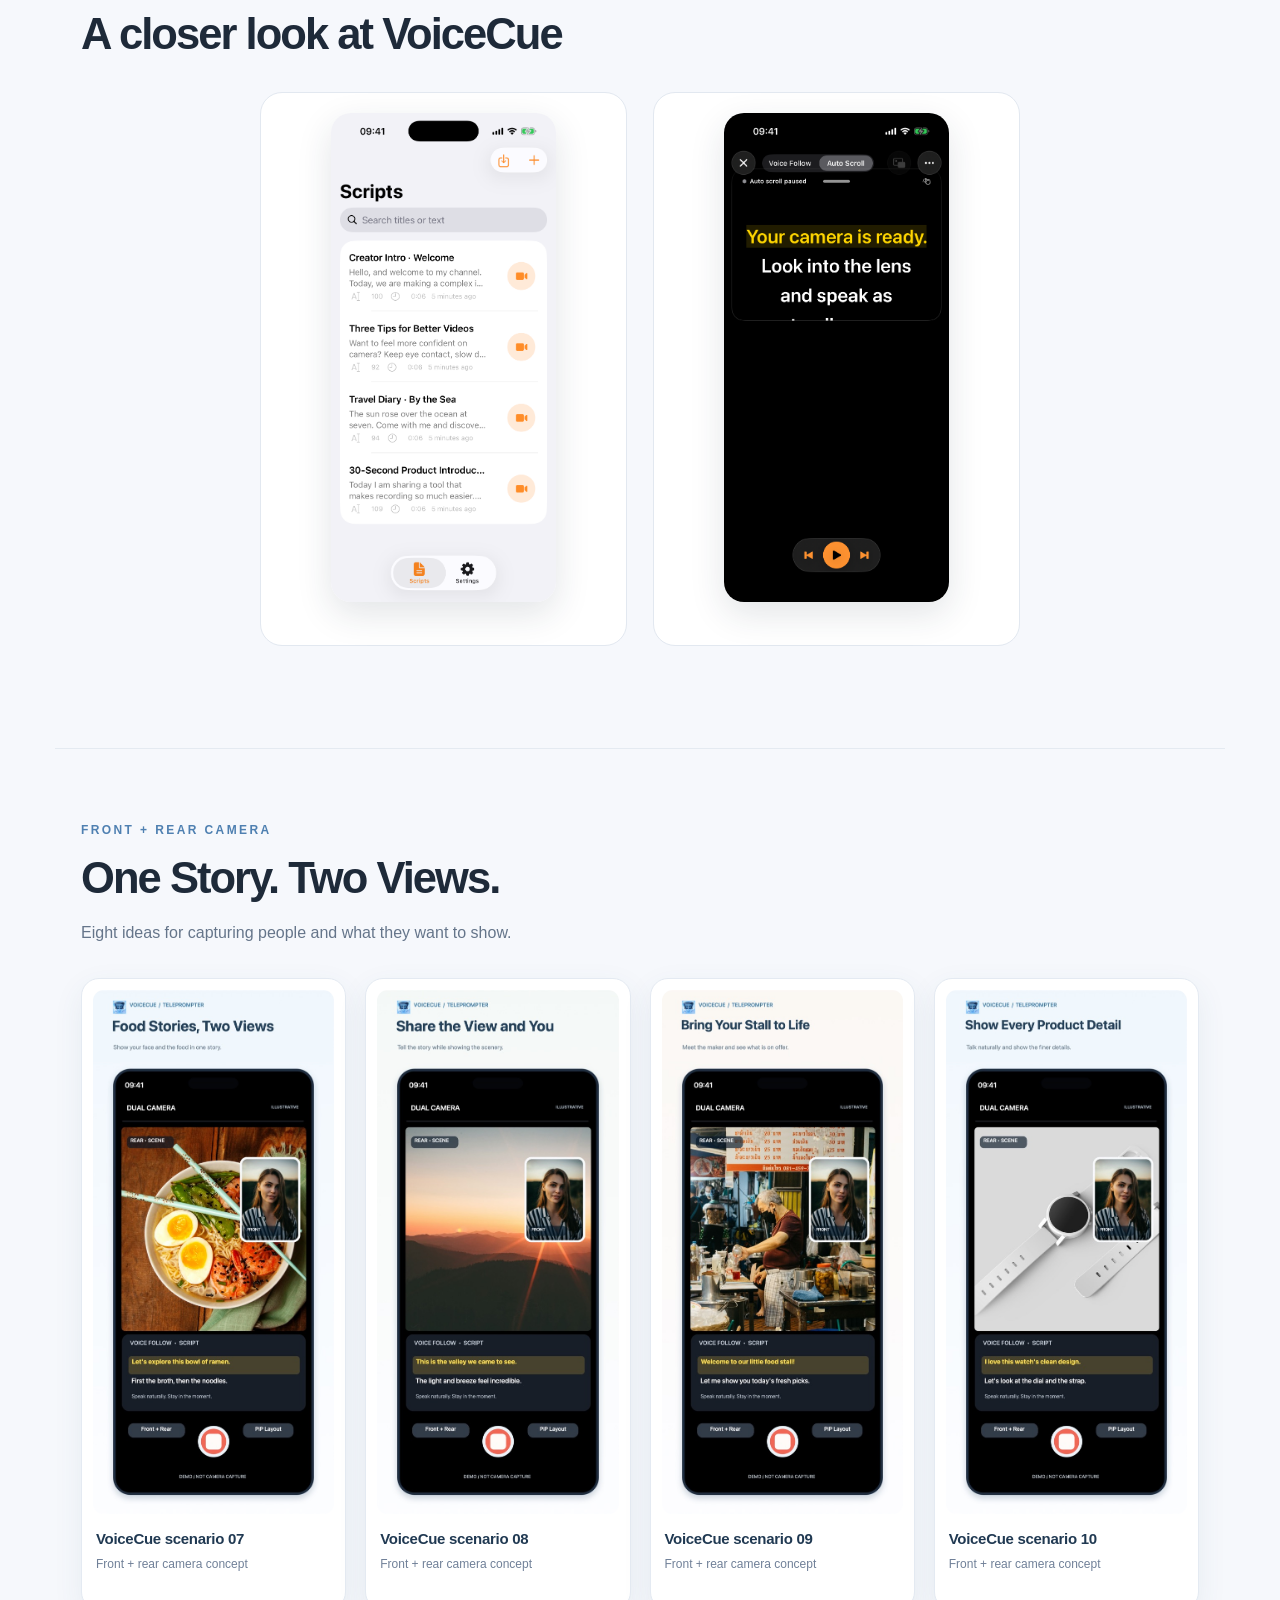
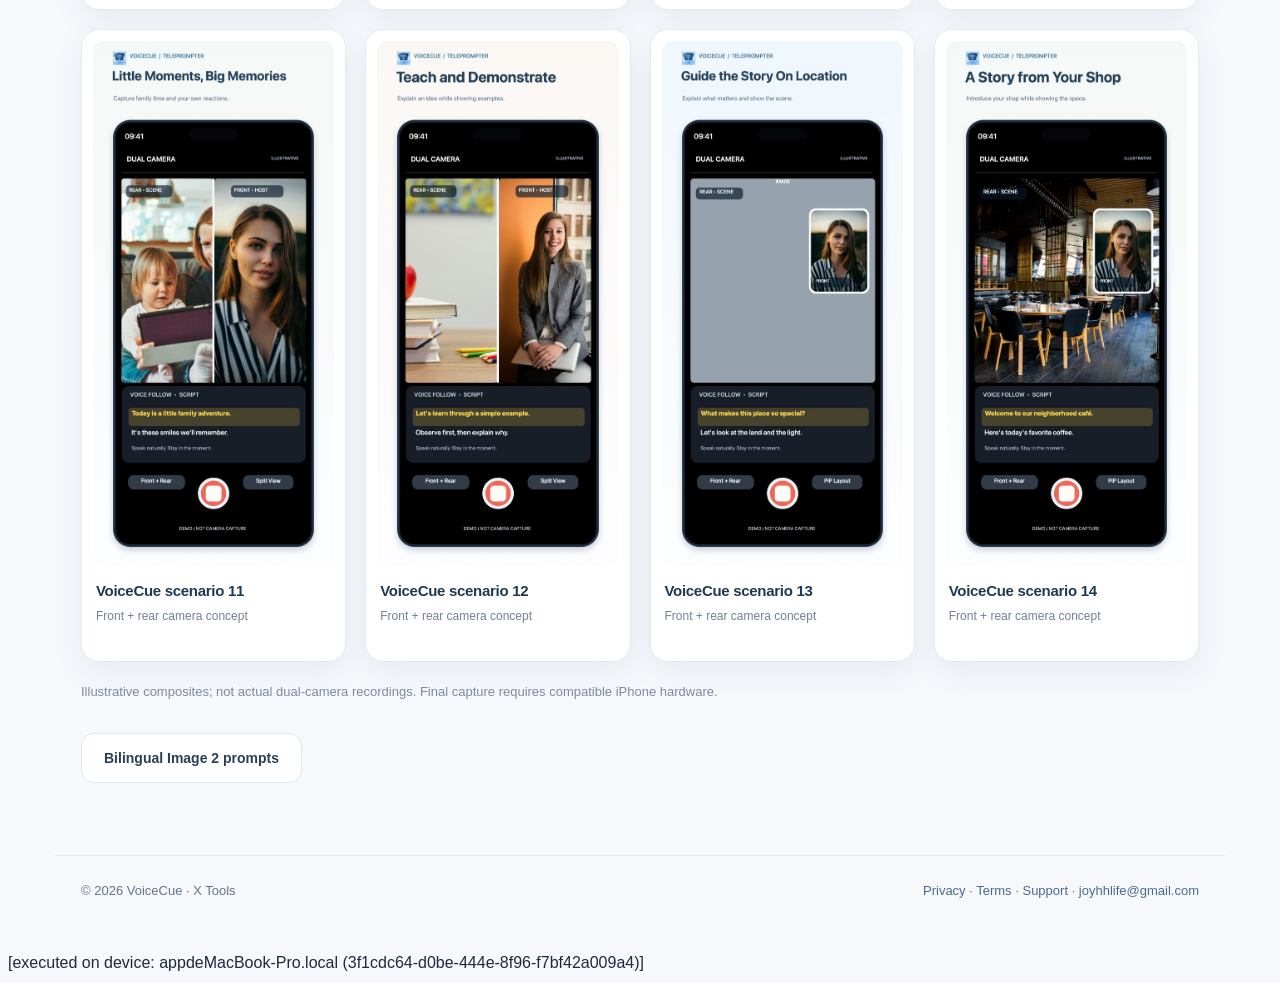
==== commit 5a113d4b: "Ensure English and Chinese homepage screenshot switching, avoid duplicate language selector" ====
--- a/index.html
+++ b/index.html
@@ -4,7 +4,7 @@
 <header><nav class="vc-nav"><a class="vc-brand" href="./" data-vc-local><img src="assets/icon.png" alt="VoiceCue"><span>VoiceCue <small style="display:block;color:#8290a0;font-size:12px;font-weight:500">随声提词器</small></span></a><div class="vc-navlinks"><a href="./" data-vc-local data-vc="home">Home</a><a href="#features" data-vc="features">Features</a><a href="#scenarios" data-vc="scenes">Scenes</a><a href="privacy.html" data-vc-local data-vc="privacy">Privacy</a><a href="terms.html" data-vc-local data-vc="terms">Terms</a><a href="support.html" data-vc-local data-vc="support">Support</a></div></nav></header>
 <main><section class="vc-hero"><div><div class="vc-kicker" data-vc="eyebrow">VOICECUE · TELEPROMPTER</div><h1 data-vc="hero">Your words. Your pace.</h1><p class="vc-desc" data-vc="lead">A teleprompter that follows your speech — so you can look at the camera, speak naturally, and focus on your story.</p><div class="vc-cta"><a class="vc-btn" href="#screens" data-vc="view">See real app screens</a><a class="vc-btn light" href="support.html" data-vc-local data-vc="supportCta">Help & privacy</a></div><p class="vc-note" data-vc="notice">Feature availability depends on device, system version and permissions. VoiceCue is preparing for release.</p></div><div class="vc-hero-visual" aria-label="VoiceCue UI"><div class="vc-phone"><img src="assets/screen-prompt-en.png" alt="VoiceCue teleprompter actual simulator screen"></div><div class="vc-phone vc-small-phone"><img src="assets/screen-library-en.png" alt="VoiceCue script library actual simulator screen"></div></div></section>
 <section class="vc-section" id="features"><div class="vc-kicker">WHY VOICECUE</div><h2 data-vc="section">Make every take feel natural.</h2><p class="vc-intro" data-vc="sectionLead">Write or import scripts, practise at your own pace, and record with the cameras your iPhone supports.</p><div class="vc-features"><article class="vc-feature"><div class="vc-symbol">♫</div><h3 data-vc="f1">Voice-following</h3><p data-vc="f1d"></p></article><article class="vc-feature"><div class="vc-symbol">◉</div><h3 data-vc="f2">Flexible recording</h3><p data-vc="f2d"></p></article><article class="vc-feature"><div class="vc-symbol">▤</div><h3 data-vc="f3">Script library</h3><p data-vc="f3d"></p></article><article class="vc-feature"><div class="vc-symbol">Aa</div><h3 data-vc="f4">Prompt controls</h3><p data-vc="f4d"></p></article><article class="vc-feature"><div class="vc-symbol">▣</div><h3 data-vc="f5">Practice & PiP</h3><p data-vc="f5d"></p></article><article class="vc-feature"><div class="vc-symbol">✧</div><h3 data-vc="f6">Pro upgrades</h3><p data-vc="f6d"></p></article></div></section>
-<section class="vc-section" id="screens"><div class="vc-kicker">REAL APP SCREENS</div><h2 data-vc="real">A closer look at VoiceCue</h2><p class="vc-intro" data-vc="realLead"></p><div class="vc-preview-grid"><figure><img src="assets/screen-library.png" alt="Script library screenshot"><figcaption data-vc="shot1"></figcaption></figure><figure><img src="assets/screen-prompt.png" alt="Voice teleprompter screen"><figcaption data-vc="shot2"></figcaption></figure></div></section><section class="vc-section" id="scenarios"><div class="vc-kicker">FRONT + REAR CAMERA</div><h2 data-vc="scenesTitle">One Story. Two Views.</h2><p class="vc-intro" data-vc="scenesLead">Eight ideas for capturing people and what they want to show.</p><div class="vc-scenario-grid"><article class="vc-scenario-card" data-scene-id="07"><a href="assets/scenarios/scene-07-en.jpg" target="_blank" rel="noopener noreferrer"><img loading="lazy" decoding="async" src="assets/scenarios/scene-07-en.jpg" alt="VoiceCue dual camera illustrative scene 07"></a><h3>VoiceCue scenario 07</h3><p>Front + rear camera concept</p></article>
+<section class="vc-section" id="screens"><div class="vc-kicker">REAL APP SCREENS</div><h2 data-vc="real">A closer look at VoiceCue</h2><p class="vc-intro" data-vc="realLead"></p><div class="vc-preview-grid"><figure><img src="assets/screen-library-en.png" alt="Script library screenshot"><figcaption data-vc="shot1"></figcaption></figure><figure><img src="assets/screen-prompt-en.png" alt="Voice teleprompter screen"><figcaption data-vc="shot2"></figcaption></figure></div></section><section class="vc-section" id="scenarios"><div class="vc-kicker">FRONT + REAR CAMERA</div><h2 data-vc="scenesTitle">One Story. Two Views.</h2><p class="vc-intro" data-vc="scenesLead">Eight ideas for capturing people and what they want to show.</p><div class="vc-scenario-grid"><article class="vc-scenario-card" data-scene-id="07"><a href="assets/scenarios/scene-07-en.jpg" target="_blank" rel="noopener noreferrer"><img loading="lazy" decoding="async" src="assets/scenarios/scene-07-en.jpg" alt="VoiceCue dual camera illustrative scene 07"></a><h3>VoiceCue scenario 07</h3><p>Front + rear camera concept</p></article>
 <article class="vc-scenario-card" data-scene-id="08"><a href="assets/scenarios/scene-08-en.jpg" target="_blank" rel="noopener noreferrer"><img loading="lazy" decoding="async" src="assets/scenarios/scene-08-en.jpg" alt="VoiceCue dual camera illustrative scene 08"></a><h3>VoiceCue scenario 08</h3><p>Front + rear camera concept</p></article>
 <article class="vc-scenario-card" data-scene-id="09"><a href="assets/scenarios/scene-09-en.jpg" target="_blank" rel="noopener noreferrer"><img loading="lazy" decoding="async" src="assets/scenarios/scene-09-en.jpg" alt="VoiceCue dual camera illustrative scene 09"></a><h3>VoiceCue scenario 09</h3><p>Front + rear camera concept</p></article>
 <article class="vc-scenario-card" data-scene-id="10"><a href="assets/scenarios/scene-10-en.jpg" target="_blank" rel="noopener noreferrer"><img loading="lazy" decoding="async" src="assets/scenarios/scene-10-en.jpg" alt="VoiceCue dual camera illustrative scene 10"></a><h3>VoiceCue scenario 10</h3><p>Front + rear camera concept</p></article>
@@ -12,4 +12,6 @@
 <article class="vc-scenario-card" data-scene-id="12"><a href="assets/scenarios/scene-12-en.jpg" target="_blank" rel="noopener noreferrer"><img loading="lazy" decoding="async" src="assets/scenarios/scene-12-en.jpg" alt="VoiceCue dual camera illustrative scene 12"></a><h3>VoiceCue scenario 12</h3><p>Front + rear camera concept</p></article>
 <article class="vc-scenario-card" data-scene-id="13"><a href="assets/scenarios/scene-13-en.jpg" target="_blank" rel="noopener noreferrer"><img loading="lazy" decoding="async" src="assets/scenarios/scene-13-en.jpg" alt="VoiceCue dual camera illustrative scene 13"></a><h3>VoiceCue scenario 13</h3><p>Front + rear camera concept</p></article>
 <article class="vc-scenario-card" data-scene-id="14"><a href="assets/scenarios/scene-14-en.jpg" target="_blank" rel="noopener noreferrer"><img loading="lazy" decoding="async" src="assets/scenarios/scene-14-en.jpg" alt="VoiceCue dual camera illustrative scene 14"></a><h3>VoiceCue scenario 14</h3><p>Front + rear camera concept</p></article></div><p class="vc-scenario-note" data-vc="scenesNote">Illustrative composites; not actual dual-camera recordings. Final capture requires compatible iPhone hardware.</p><div class="vc-cta"><a class="vc-btn light" href="marketing/VoiceCue_Image2_DualCamera_8_Scenarios_Bilingual.md" data-vc="scenesDownload">Bilingual Image 2 prompts</a></div></section></main>
-<footer class="vc-bottom"><span data-vc="footer">© 2026 VoiceCue · X Tools</span><span><a href="privacy.html" data-vc-local data-vc="privacy">Privacy</a> · <a href="terms.html" data-vc-local data-vc="terms">Terms</a> · <a href="support.html" data-vc-local data-vc="support">Support</a> · <a href="mailto:joyhhlife@gmail.com">joyhhlife@gmail.com</a></span></footer><script src="vc-site.js"></script></body></html>+<footer class="vc-bottom"><span data-vc="footer">© 2026 VoiceCue · X Tools</span><span><a href="privacy.html" data-vc-local data-vc="privacy">Privacy</a> · <a href="terms.html" data-vc-local data-vc="terms">Terms</a> · <a href="support.html" data-vc-local data-vc="support">Support</a> · <a href="mailto:joyhhlife@gmail.com">joyhhlife@gmail.com</a></span></footer><script src="vc-site.js"></script></body></html>
+
+[executed on device: appdeMacBook-Pro.local (3f1cdc64-d0be-444e-8f96-f7bf42a009a4)]
